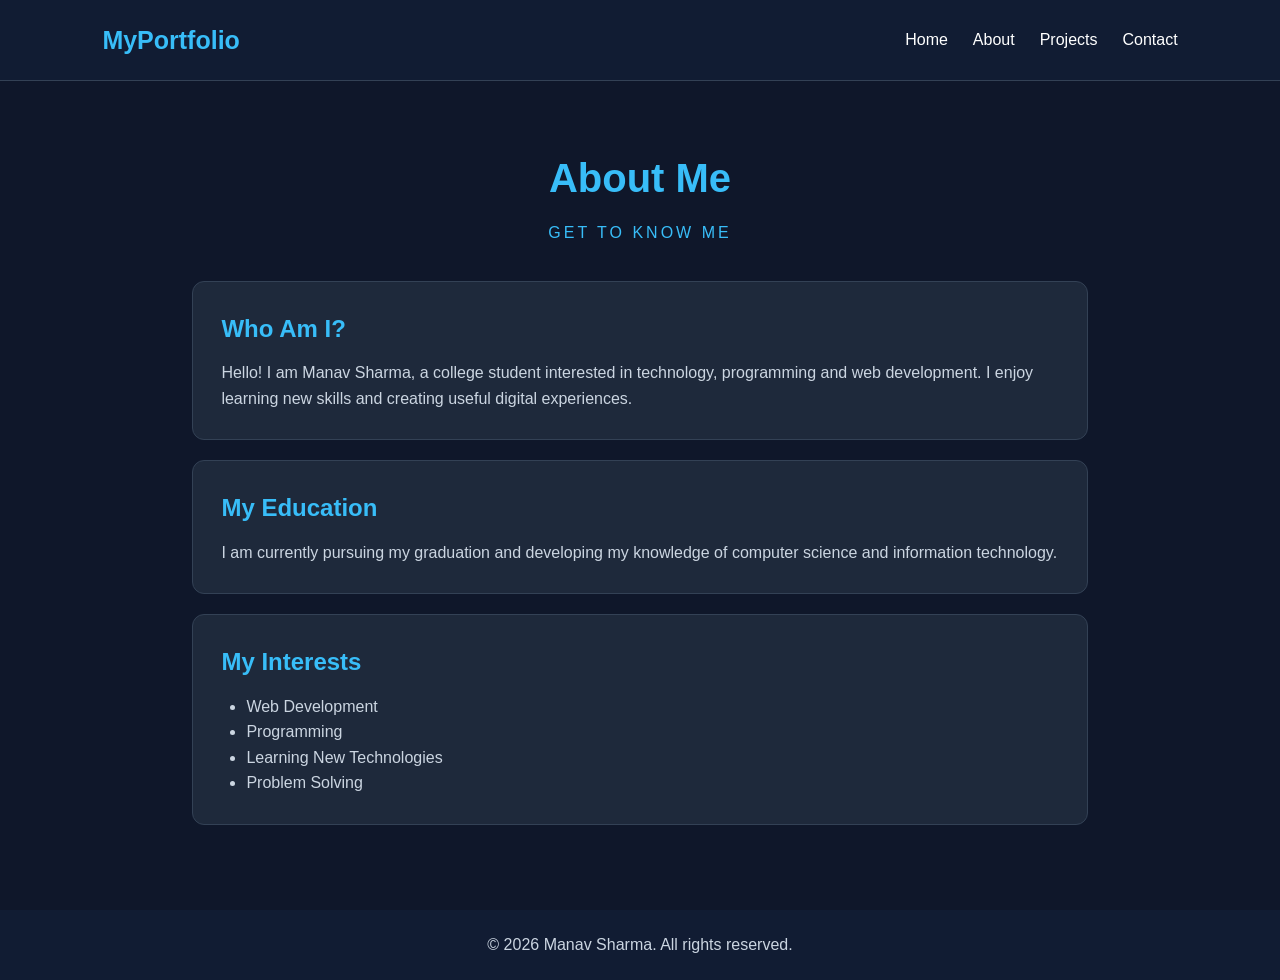
==== about.html @ a0c36248 "Add files via upload" ====
<!DOCTYPE html>
<html lang="en">
<head>
    <meta charset="UTF-8">
    <meta name="viewport" content="width=device-width, initial-scale=1.0">
    <meta name="description" content="Learn more about Manav Sharma, his education, interests and skills.">
    <meta name="author" content="Manav Sharma">
    <title>About Me | Manav Sharma</title>
    <link rel="stylesheet" href="style.css">
    <script src="script.js" defer></script>
</head>
<body>

<header>
    <nav aria-label="Main navigation">
        <a href="index.html" class="logo">MyPortfolio</a>
        <ul>
            <li><a href="index.html">Home</a></li>
            <li><a href="about.html" aria-current="page">About</a></li>
            <li><a href="projects.html">Projects</a></li>
            <li><a href="contact.html">Contact</a></li>
        </ul>
    </nav>
</header>

<main class="page-content">
    <section aria-labelledby="about-title">
        <h1 id="about-title">About Me</h1>
        <p class="intro">GET TO KNOW ME</p>

        <article class="content-card">
            <h2>Who Am I?</h2>
            <p>
                Hello! I am Manav Sharma, a college student interested
                in technology, programming and web development.
                I enjoy learning new skills and creating useful
                digital experiences.
            </p>
        </article>

        <article class="content-card">
            <h2>My Education</h2>
            <p>
                I am currently pursuing my graduation and developing
                my knowledge of computer science and information technology.
            </p>
        </article>

        <article class="content-card">
            <h2>My Interests</h2>
            <ul>
                <li>Web Development</li>
                <li>Programming</li>
                <li>Learning New Technologies</li>
                <li>Problem Solving</li>
            </ul>
        </article>
    </section>
</main>

<footer>
    <p>&copy; 2026 Manav Sharma. All rights reserved.</p>
</footer>

</body>
</html>
---- style.css ----
/* General Settings */
* {
    margin: 0;
    padding: 0;
    box-sizing: border-box;
}

html {
    scroll-behavior: smooth;
}

body {
    font-family: Arial, sans-serif;
    background: #0f172a;
    color: #f8fafc;
    line-height: 1.6;
}

/* Navigation */
header {
    background: #111c33;
    padding: 20px 8%;
    border-bottom: 1px solid #334155;
}

nav {
    display: flex;
    justify-content: space-between;
    align-items: center;
    flex-wrap: wrap;
    gap: 15px;
}

.logo {
    color: #38bdf8;
    font-size: 25px;
    font-weight: bold;
    text-decoration: none;
}

nav ul {
    display: flex;
    list-style: none;
    gap: 25px;
}

nav ul a {
    color: #ffffff;
    text-decoration: none;
    transition: 0.3s;
}

nav ul a:hover,
nav ul a:focus {
    color: #38bdf8;
}

/* Hero Section */
.hero {
    min-height: 480px;
    padding: 100px 10%;
    text-align: center;
    display: flex;
    flex-direction: column;
    align-items: center;
    justify-content: center;
}

.intro {
    color: #38bdf8;
    letter-spacing: 3px;
    margin-bottom: 15px;
}

.hero h1 {
    font-size: 48px;
    margin-bottom: 10px;
}

.hero h1 span {
    color: #38bdf8;
}

.hero h2 {
    font-size: 23px;
    color: #cbd5e1;
    margin-bottom: 20px;
}

.hero p {
    max-width: 650px;
    color: #cbd5e1;
    margin-bottom: 25px;
}

/* Buttons - Improved Contrast */
.btn {
    display: inline-block;
    background: #0369a1;
    color: #ffffff;
    padding: 12px 25px;
    margin: 5px;
    border-radius: 6px;
    text-decoration: none;
    font-weight: bold;
    transition: 0.3s;
}

.btn:hover {
    background: #075985;
    transform: translateY(-3px);
}

.btn.secondary {
    background: transparent;
    border: 1px solid #38bdf8;
    color: #38bdf8;
}

/* Highlights */
.highlights {
    padding: 65px 8%;
    text-align: center;
    background: #17243b;
}

.highlights h2 {
    font-size: 32px;
    margin-bottom: 35px;
    color: #38bdf8;
}

.highlights article {
    display: inline-block;
    vertical-align: top;
    width: 28%;
    min-width: 220px;
    padding: 25px;
    margin: 10px;
    background: #1e293b;
    border: 1px solid #334155;
    border-radius: 12px;
}

.highlights article h3 {
    color: #38bdf8;
    margin-bottom: 12px;
}

/* Footer */
footer {
    text-align: center;
    padding: 22px;
    background: #111c33;
    color: #cbd5e1;
}

/* Keyboard Accessibility */
a:focus-visible,
button:focus-visible {
    outline: 3px solid #facc15;
    outline-offset: 4px;
}

/* Responsive Design */
@media (max-width: 768px) {
    nav {
        flex-direction: column;
    }

    nav ul {
        flex-wrap: wrap;
        justify-content: center;
        gap: 15px;
    }

    .hero {
        padding: 65px 5%;
    }

    .hero h1 {
        font-size: 34px;
    }

    .hero h2 {
        font-size: 19px;
    }

    .highlights article {
        width: 90%;
    }
}

/* Inner Pages */
.page-content {
    max-width: 1100px;
    min-height: 65vh;
    margin: auto;
    padding: 65px 8%;
}

.page-content h1 {
    font-size: 40px;
    color: #38bdf8;
    text-align: center;
    margin-bottom: 10px;
}

.page-content .intro {
    text-align: center;
    margin-bottom: 35px;
}

.content-card {
    background: #1e293b;
    border: 1px solid #334155;
    border-radius: 12px;
    padding: 28px;
    margin: 20px 0;
}

.content-card h2 {
    color: #38bdf8;
    margin-bottom: 12px;
}

.content-card p,
.content-card li {
    color: #cbd5e1;
}

.content-card ul {
    padding-left: 25px;
}

.project-grid {
    display: grid;
    grid-template-columns: repeat(auto-fit, minmax(230px, 1fr));
    gap: 20px;
}

.project-grid .content-card {
    margin: 0;
}

/* Contact Form */
.form-group {
    margin-bottom: 20px;
}

.form-group label {
    display: block;
    margin-bottom: 8px;
    font-weight: bold;
}

.form-group input,
.form-group textarea {
    width: 100%;
    padding: 12px;
    background: #0f172a;
    color: #ffffff;
    border: 1px solid #64748b;
    border-radius: 6px;
    font: inherit;
}

.form-group input:focus,
.form-group textarea:focus {
    outline: 2px solid #38bdf8;
    border-color: #38bdf8;
}

button {
    cursor: pointer;
    border: none;
    font: inherit;
}

#form-status {
    margin-top: 15px;
    color: #38bdf8;
}
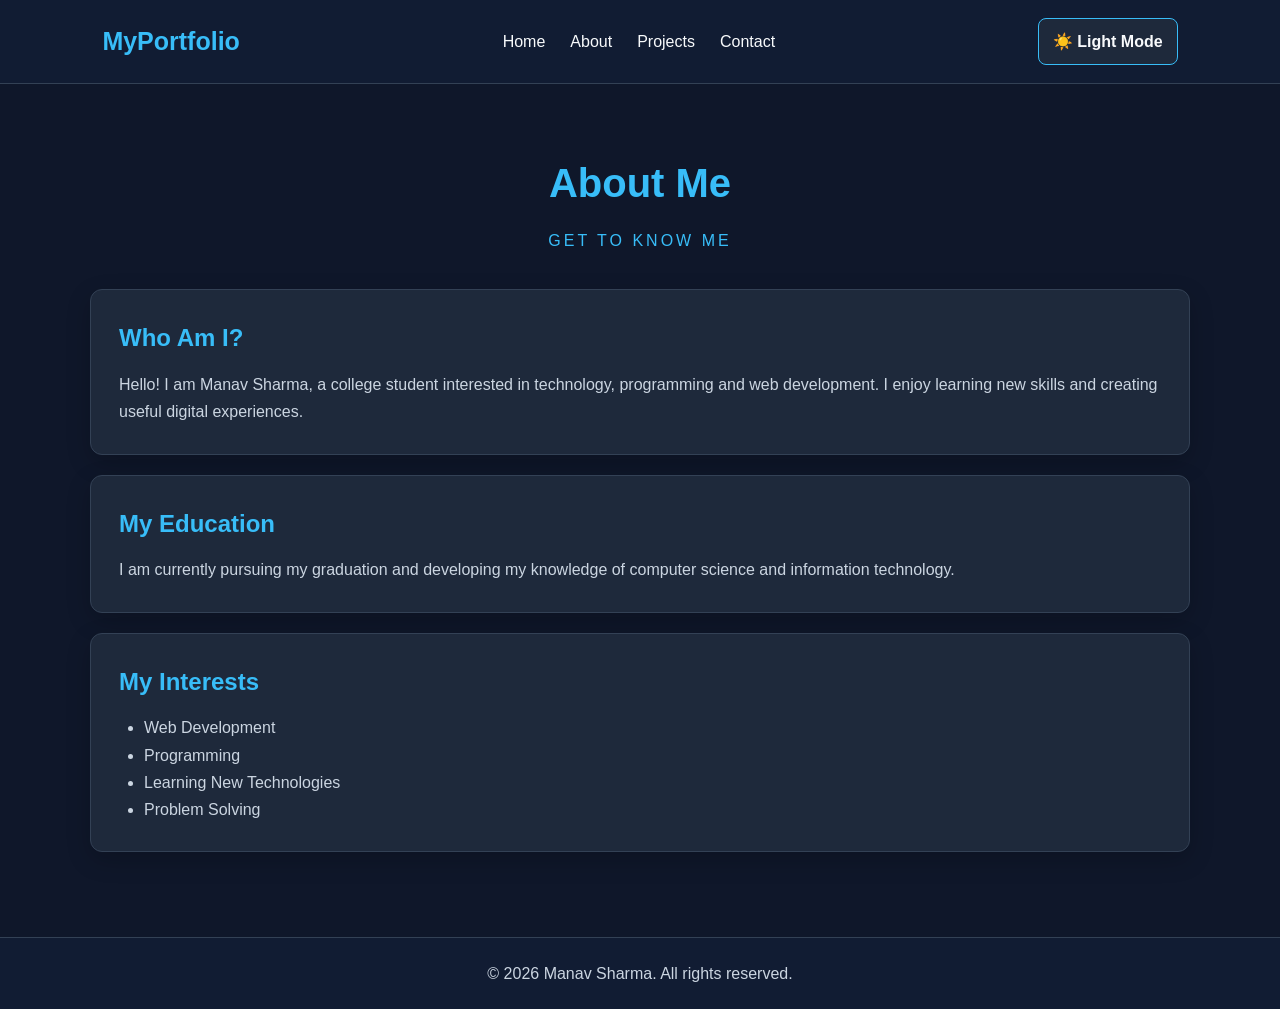
==== commit b3cfbe4f: "Add files via upload Update Advancesd css3 Portfolio Website." ====
--- a/about.html
+++ b/about.html
@@ -21,6 +21,9 @@
             <li><a href="projects.html">Projects</a></li>
             <li><a href="contact.html">Contact</a></li>
         </ul>
+        <button id="theme-toggle" class="theme-toggle" type="button">
+    ☀️ Light Mode
+</button>
     </nav>
 </header>
 
--- a/style.css
+++ b/style.css
@@ -1,5 +1,51 @@
 
-/* General Settings */
+/* =====================================
+   1. CSS VARIABLES & THEME SETTINGS
+===================================== */
+
+:root {
+    color-scheme: dark;
+
+    --bg-color: #0f172a;
+    --header-bg: #111c33;
+    --section-bg: #17243b;
+    --card-bg: #1e293b;
+
+    --text-color: #f8fafc;
+    --muted-color: #cbd5e1;
+    --primary-color: #38bdf8;
+    --button-bg: #0369a1;
+    --border-color: #334155;
+
+    --shadow: 0 8px 25px rgba(0, 0, 0, 0.2);
+    --transition: 0.3s ease;
+
+    --container-width: 1100px;
+}
+
+/* Light Theme Support */
+
+html[data-theme="light"] {
+    color-scheme: light;
+
+    --bg-color: #f8fafc;
+    --header-bg: #ffffff;
+    --section-bg: #eaf2f8;
+    --card-bg: #ffffff;
+
+    --text-color: #0f172a;
+    --muted-color: #334155;
+    --primary-color: #0369a1;
+    --button-bg: #0369a1;
+    --border-color: #cbd5e1;
+
+    --shadow: 0 8px 25px rgba(15, 23, 42, 0.08);
+}
+
+/* =====================================
+   2. GENERAL SETTINGS
+===================================== */
+
 * {
     margin: 0;
     padding: 0;
@@ -8,20 +54,51 @@
 
 html {
     scroll-behavior: smooth;
+    scroll-padding-top: 90px;
 }
 
 body {
     font-family: Arial, sans-serif;
-    background: #0f172a;
-    color: #f8fafc;
-    line-height: 1.6;
-}
-
-/* Navigation */
+    background: var(--bg-color);
+    color: var(--text-color);
+    line-height: 1.7;
+    transition: background var(--transition),
+                color var(--transition);
+}
+
+img {
+    max-width: 100%;
+    display: block;
+}
+
+a {
+    transition: color var(--transition);
+}
+
+button,
+input,
+textarea {
+    font: inherit;
+}
+
+/* Reusable Container */
+
+.container {
+    width: min(90%, var(--container-width));
+    margin-inline: auto;
+}
+
+/* =====================================
+   3. HEADER & NAVIGATION - FLEXBOX
+===================================== */
+
 header {
-    background: #111c33;
-    padding: 20px 8%;
-    border-bottom: 1px solid #334155;
+    background: var(--header-bg);
+    padding: 18px 8%;
+    border-bottom: 1px solid var(--border-color);
+    position: sticky;
+    top: 0;
+    z-index: 1000;
 }
 
 nav {
@@ -29,11 +106,11 @@
     justify-content: space-between;
     align-items: center;
     flex-wrap: wrap;
-    gap: 15px;
+    gap: 20px;
 }
 
 .logo {
-    color: #38bdf8;
+    color: var(--primary-color);
     font-size: 25px;
     font-weight: bold;
     text-decoration: none;
@@ -41,136 +118,299 @@
 
 nav ul {
     display: flex;
+    align-items: center;
+    flex-wrap: wrap;
+    gap: 25px;
     list-style: none;
-    gap: 25px;
 }
 
 nav ul a {
-    color: #ffffff;
+    color: var(--text-color);
     text-decoration: none;
-    transition: 0.3s;
+    font-weight: 500;
 }
 
 nav ul a:hover,
 nav ul a:focus {
-    color: #38bdf8;
-}
-
-/* Hero Section */
+    color: var(--primary-color);
+}
+
+/* =====================================
+   4. HERO SECTION - FLEXBOX
+===================================== */
+
 .hero {
     min-height: 480px;
-    padding: 100px 10%;
-    text-align: center;
+    padding: clamp(60px, 10vw, 100px) 8%;
     display: flex;
     flex-direction: column;
+    justify-content: center;
     align-items: center;
-    justify-content: center;
+    text-align: center;
 }
 
 .intro {
-    color: #38bdf8;
+    color: var(--primary-color);
     letter-spacing: 3px;
     margin-bottom: 15px;
 }
 
 .hero h1 {
-    font-size: 48px;
+    font-size: clamp(32px, 5vw, 48px);
     margin-bottom: 10px;
 }
 
 .hero h1 span {
-    color: #38bdf8;
+    color: var(--primary-color);
 }
 
 .hero h2 {
-    font-size: 23px;
-    color: #cbd5e1;
+    font-size: clamp(18px, 3vw, 23px);
+    color: var(--muted-color);
     margin-bottom: 20px;
 }
 
 .hero p {
     max-width: 650px;
-    color: #cbd5e1;
+    color: var(--muted-color);
     margin-bottom: 25px;
 }
 
-/* Buttons - Improved Contrast */
+/* =====================================
+   5. BUTTONS & ANIMATIONS
+===================================== */
+
 .btn {
     display: inline-block;
-    background: #0369a1;
+    background: var(--button-bg);
     color: #ffffff;
     padding: 12px 25px;
     margin: 5px;
-    border-radius: 6px;
+    border-radius: 8px;
     text-decoration: none;
     font-weight: bold;
-    transition: 0.3s;
+    transition: transform var(--transition),
+                background var(--transition),
+                box-shadow var(--transition);
 }
 
 .btn:hover {
     background: #075985;
-    transform: translateY(-3px);
+    transform: translateY(-4px);
+    box-shadow: var(--shadow);
 }
 
 .btn.secondary {
     background: transparent;
-    border: 1px solid #38bdf8;
-    color: #38bdf8;
-}
-
-/* Highlights */
+    border: 1px solid var(--primary-color);
+    color: var(--primary-color);
+}
+
+.btn.secondary:hover {
+    background: var(--primary-color);
+    color: #ffffff;
+}
+
+/* =====================================
+   6. HIGHLIGHTS - CSS GRID
+===================================== */
+
 .highlights {
     padding: 65px 8%;
+    background: var(--section-bg);
+
+    display: grid;
+    grid-template-columns: repeat(auto-fit, minmax(min(100%, 230px), 1fr));
+    gap: 25px;
+    align-items: stretch;
+}
+
+.highlights h2 {
+    grid-column: 1 / -1;
+    font-size: clamp(26px, 4vw, 32px);
     text-align: center;
-    background: #17243b;
-}
-
-.highlights h2 {
-    font-size: 32px;
+    color: var(--primary-color);
+    margin-bottom: 15px;
+}
+
+.highlights article {
+    width: 100%;
+    padding: 25px;
+    background: var(--card-bg);
+    border: 1px solid var(--border-color);
+    border-radius: 12px;
+    box-shadow: var(--shadow);
+    transition: transform var(--transition),
+                border-color var(--transition);
+}
+
+.highlights article:hover {
+    transform: translateY(-6px);
+    border-color: var(--primary-color);
+}
+
+.highlights article h3 {
+    color: var(--primary-color);
+    margin-bottom: 12px;
+}
+
+/* =====================================
+   7. INNER PAGES
+===================================== */
+
+.page-content {
+    width: min(90%, var(--container-width));
+    min-height: 65vh;
+    margin-inline: auto;
+    padding: 65px 0;
+}
+
+.page-content h1 {
+    font-size: clamp(28px, 4vw, 40px);
+    color: var(--primary-color);
+    text-align: center;
+    margin-bottom: 10px;
+}
+
+.page-content .intro {
+    text-align: center;
     margin-bottom: 35px;
-    color: #38bdf8;
-}
-
-.highlights article {
-    display: inline-block;
-    vertical-align: top;
-    width: 28%;
-    min-width: 220px;
-    padding: 25px;
-    margin: 10px;
-    background: #1e293b;
-    border: 1px solid #334155;
+}
+
+.content-card {
+    background: var(--card-bg);
+    border: 1px solid var(--border-color);
     border-radius: 12px;
-}
-
-.highlights article h3 {
-    color: #38bdf8;
+    padding: clamp(20px, 4vw, 28px);
+    margin: 20px 0;
+    box-shadow: var(--shadow);
+    transition: transform var(--transition),
+                border-color var(--transition);
+}
+
+.content-card:hover {
+    transform: translateY(-4px);
+    border-color: var(--primary-color);
+}
+
+.content-card h2 {
+    color: var(--primary-color);
     margin-bottom: 12px;
 }
 
-/* Footer */
+.content-card p,
+.content-card li {
+    color: var(--muted-color);
+}
+
+.content-card ul {
+    padding-left: 25px;
+}
+
+/* =====================================
+   8. PROJECT SECTION - ADVANCED GRID
+===================================== */
+
+.project-grid {
+    display: grid;
+    grid-template-columns: repeat(auto-fit, minmax(min(100%, 250px), 1fr));
+    gap: 25px;
+    align-items: stretch;
+}
+
+.project-grid .content-card {
+    margin: 0;
+}
+
+/* =====================================
+   9. CONTACT FORM
+===================================== */
+
+.form-group {
+    margin-bottom: 20px;
+}
+
+.form-group label {
+    display: block;
+    margin-bottom: 8px;
+    font-weight: bold;
+}
+
+.form-group input,
+.form-group textarea {
+    width: 100%;
+    padding: 12px;
+    background: var(--bg-color);
+    color: var(--text-color);
+    border: 1px solid var(--border-color);
+    border-radius: 8px;
+    transition: border-color var(--transition);
+}
+
+.form-group textarea {
+    min-height: 130px;
+    resize: vertical;
+}
+
+.form-group input:focus,
+.form-group textarea:focus {
+    outline: 2px solid var(--primary-color);
+    border-color: var(--primary-color);
+}
+
+button {
+    cursor: pointer;
+    border: none;
+}
+
+#form-status {
+    margin-top: 15px;
+    color: var(--primary-color);
+}
+
+/* =====================================
+   10. FOOTER
+===================================== */
+
 footer {
     text-align: center;
     padding: 22px;
-    background: #111c33;
-    color: #cbd5e1;
-}
-
-/* Keyboard Accessibility */
+    background: var(--header-bg);
+    color: var(--muted-color);
+    border-top: 1px solid var(--border-color);
+}
+
+/* =====================================
+   11. ACCESSIBILITY
+===================================== */
+
 a:focus-visible,
 button:focus-visible {
     outline: 3px solid #facc15;
     outline-offset: 4px;
 }
 
-/* Responsive Design */
+::selection {
+    background: var(--primary-color);
+    color: #ffffff;
+}
+
+/* =====================================
+   12. TABLET RESPONSIVE DESIGN
+===================================== */
+
 @media (max-width: 768px) {
+
+    header {
+        padding: 15px 5%;
+    }
+
     nav {
         flex-direction: column;
+        justify-content: center;
     }
 
     nav ul {
-        flex-wrap: wrap;
         justify-content: center;
         gap: 15px;
     }
@@ -179,106 +419,89 @@
         padding: 65px 5%;
     }
 
+    .highlights {
+        padding: 45px 5%;
+    }
+
+    .page-content {
+        padding: 45px 0;
+    }
+}
+
+/* =====================================
+   13. MOBILE RESPONSIVE DESIGN
+===================================== */
+
+@media (max-width: 480px) {
+
+    .logo {
+        font-size: 22px;
+    }
+
+    nav ul {
+        gap: 12px;
+    }
+
+    nav ul a {
+        font-size: 14px;
+    }
+
+    .hero {
+        min-height: 400px;
+        padding: 50px 5%;
+    }
+
     .hero h1 {
-        font-size: 34px;
+        font-size: 30px;
     }
 
     .hero h2 {
-        font-size: 19px;
-    }
-
-    .highlights article {
-        width: 90%;
-    }
-}
-
-/* Inner Pages */
-.page-content {
-    max-width: 1100px;
-    min-height: 65vh;
-    margin: auto;
-    padding: 65px 8%;
-}
-
-.page-content h1 {
-    font-size: 40px;
-    color: #38bdf8;
-    text-align: center;
-    margin-bottom: 10px;
-}
-
-.page-content .intro {
-    text-align: center;
-    margin-bottom: 35px;
-}
-
-.content-card {
-    background: #1e293b;
-    border: 1px solid #334155;
-    border-radius: 12px;
-    padding: 28px;
-    margin: 20px 0;
-}
-
-.content-card h2 {
-    color: #38bdf8;
-    margin-bottom: 12px;
-}
-
-.content-card p,
-.content-card li {
-    color: #cbd5e1;
-}
-
-.content-card ul {
-    padding-left: 25px;
-}
-
-.project-grid {
-    display: grid;
-    grid-template-columns: repeat(auto-fit, minmax(230px, 1fr));
-    gap: 20px;
-}
-
-.project-grid .content-card {
-    margin: 0;
-}
-
-/* Contact Form */
-.form-group {
-    margin-bottom: 20px;
-}
-
-.form-group label {
-    display: block;
-    margin-bottom: 8px;
+        font-size: 18px;
+    }
+
+    .btn {
+        padding: 11px 18px;
+    }
+
+    .highlights {
+        grid-template-columns: 1fr;
+    }
+
+    .content-card {
+        padding: 20px;
+    }
+}
+
+/* =====================================
+   14. REDUCED MOTION ACCESSIBILITY
+===================================== */
+
+@media (prefers-reduced-motion: reduce) {
+
+    *,
+    *::before,
+    *::after {
+        scroll-behavior: auto !important;
+        animation-duration: 0.01ms !important;
+        transition-duration: 0.01ms !important;
+    }
+}
+
+/* Light/Dark Theme Toggle Button */
+
+.theme-toggle {
+    background: var(--card-bg);
+    color: var(--text-color);
+    border: 1px solid var(--primary-color);
+    border-radius: 8px;
+    padding: 9px 14px;
     font-weight: bold;
-}
-
-.form-group input,
-.form-group textarea {
-    width: 100%;
-    padding: 12px;
-    background: #0f172a;
+    cursor: pointer;
+    transition: all 0.3s ease;
+}
+
+.theme-toggle:hover {
+    background: var(--primary-color);
     color: #ffffff;
-    border: 1px solid #64748b;
-    border-radius: 6px;
-    font: inherit;
-}
-
-.form-group input:focus,
-.form-group textarea:focus {
-    outline: 2px solid #38bdf8;
-    border-color: #38bdf8;
-}
-
-button {
-    cursor: pointer;
-    border: none;
-    font: inherit;
-}
-
-#form-status {
-    margin-top: 15px;
-    color: #38bdf8;
-}
+    transform: translateY(-2px);
+}
